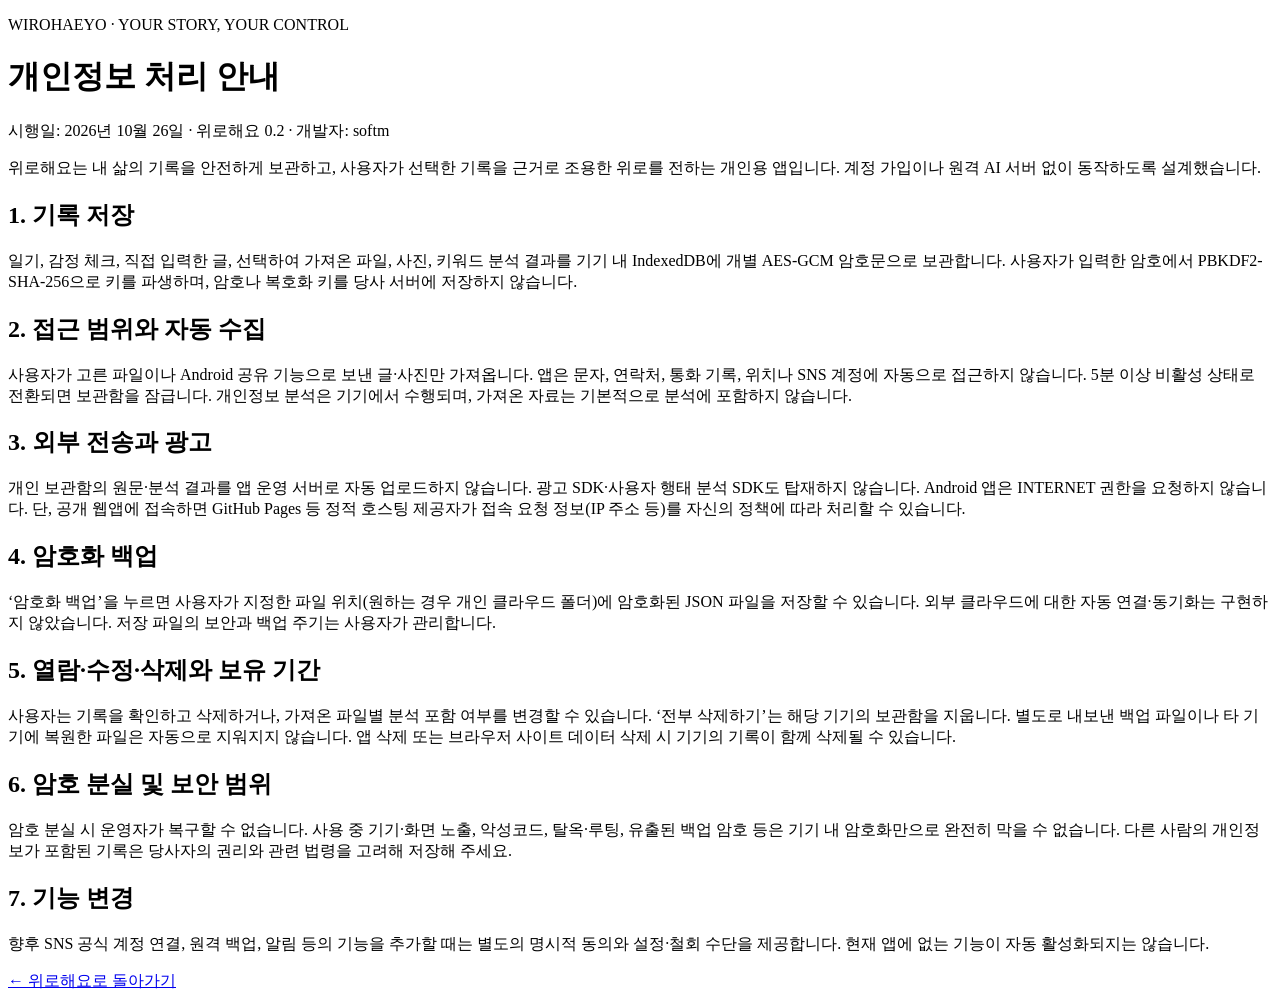
==== privacy.html @ e4af519a "feat: add privacy.html" ====
<!doctype html>
<html lang="ko">
<head>
  <meta charset="utf-8" />
  <meta name="viewport" content="width=device-width,initial-scale=1" />
  <meta name="theme-color" content="#f8f4ed" />
  <meta http-equiv="Content-Security-Policy" content="default-src 'self'; style-src 'self'; script-src 'none'; connect-src 'none'; object-src 'none'; frame-src 'none'; base-uri 'none'; form-action 'none'" />
  <title>위로해요 · 개인정보 처리 안내</title>
  <link rel="stylesheet" href="./styles.css" />
</head>
<body class="policy-body">
  <main class="policy-content">
    <p class="section-kicker">WIROHAEYO · YOUR STORY, YOUR CONTROL</p>
    <h1>개인정보 처리 안내</h1>
    <p class="muted">시행일: 2026년 10월 26일 · 위로해요 0.2 · 개발자: softm</p>
    <p>위로해요는 내 삶의 기록을 안전하게 보관하고, 사용자가 선택한 기록을 근거로 조용한 위로를 전하는 개인용 앱입니다. 계정 가입이나 원격 AI 서버 없이 동작하도록 설계했습니다.</p>
    <h2>1. 기록 저장</h2>
    <p>일기, 감정 체크, 직접 입력한 글, 선택하여 가져온 파일, 사진, 키워드 분석 결과를 기기 내 IndexedDB에 개별 AES-GCM 암호문으로 보관합니다. 사용자가 입력한 암호에서 PBKDF2-SHA-256으로 키를 파생하며, 암호나 복호화 키를 당사 서버에 저장하지 않습니다.</p>
    <h2>2. 접근 범위와 자동 수집</h2>
    <p>사용자가 고른 파일이나 Android 공유 기능으로 보낸 글·사진만 가져옵니다. 앱은 문자, 연락처, 통화 기록, 위치나 SNS 계정에 자동으로 접근하지 않습니다. 5분 이상 비활성 상태로 전환되면 보관함을 잠급니다. 개인정보 분석은 기기에서 수행되며, 가져온 자료는 기본적으로 분석에 포함하지 않습니다.</p>
    <h2>3. 외부 전송과 광고</h2>
    <p>개인 보관함의 원문·분석 결과를 앱 운영 서버로 자동 업로드하지 않습니다. 광고 SDK·사용자 행태 분석 SDK도 탑재하지 않습니다. Android 앱은 INTERNET 권한을 요청하지 않습니다. 단, 공개 웹앱에 접속하면 GitHub Pages 등 정적 호스팅 제공자가 접속 요청 정보(IP 주소 등)를 자신의 정책에 따라 처리할 수 있습니다.</p>
    <h2>4. 암호화 백업</h2>
    <p>‘암호화 백업’을 누르면 사용자가 지정한 파일 위치(원하는 경우 개인 클라우드 폴더)에 암호화된 JSON 파일을 저장할 수 있습니다. 외부 클라우드에 대한 자동 연결·동기화는 구현하지 않았습니다. 저장 파일의 보안과 백업 주기는 사용자가 관리합니다.</p>
    <h2>5. 열람·수정·삭제와 보유 기간</h2>
    <p>사용자는 기록을 확인하고 삭제하거나, 가져온 파일별 분석 포함 여부를 변경할 수 있습니다. ‘전부 삭제하기’는 해당 기기의 보관함을 지웁니다. 별도로 내보낸 백업 파일이나 타 기기에 복원한 파일은 자동으로 지워지지 않습니다. 앱 삭제 또는 브라우저 사이트 데이터 삭제 시 기기의 기록이 함께 삭제될 수 있습니다.</p>
    <h2>6. 암호 분실 및 보안 범위</h2>
    <p>암호 분실 시 운영자가 복구할 수 없습니다. 사용 중 기기·화면 노출, 악성코드, 탈옥·루팅, 유출된 백업 암호 등은 기기 내 암호화만으로 완전히 막을 수 없습니다. 다른 사람의 개인정보가 포함된 기록은 당사자의 권리와 관련 법령을 고려해 저장해 주세요.</p>
    <h2>7. 기능 변경</h2>
    <p>향후 SNS 공식 계정 연결, 원격 백업, 알림 등의 기능을 추가할 때는 별도의 명시적 동의와 설정·철회 수단을 제공합니다. 현재 앱에 없는 기능이 자동 활성화되지는 않습니다.</p>
    <p><a class="policy-link" href="./index.html">← 위로해요로 돌아가기</a></p>
  </main>
</body>
</html>
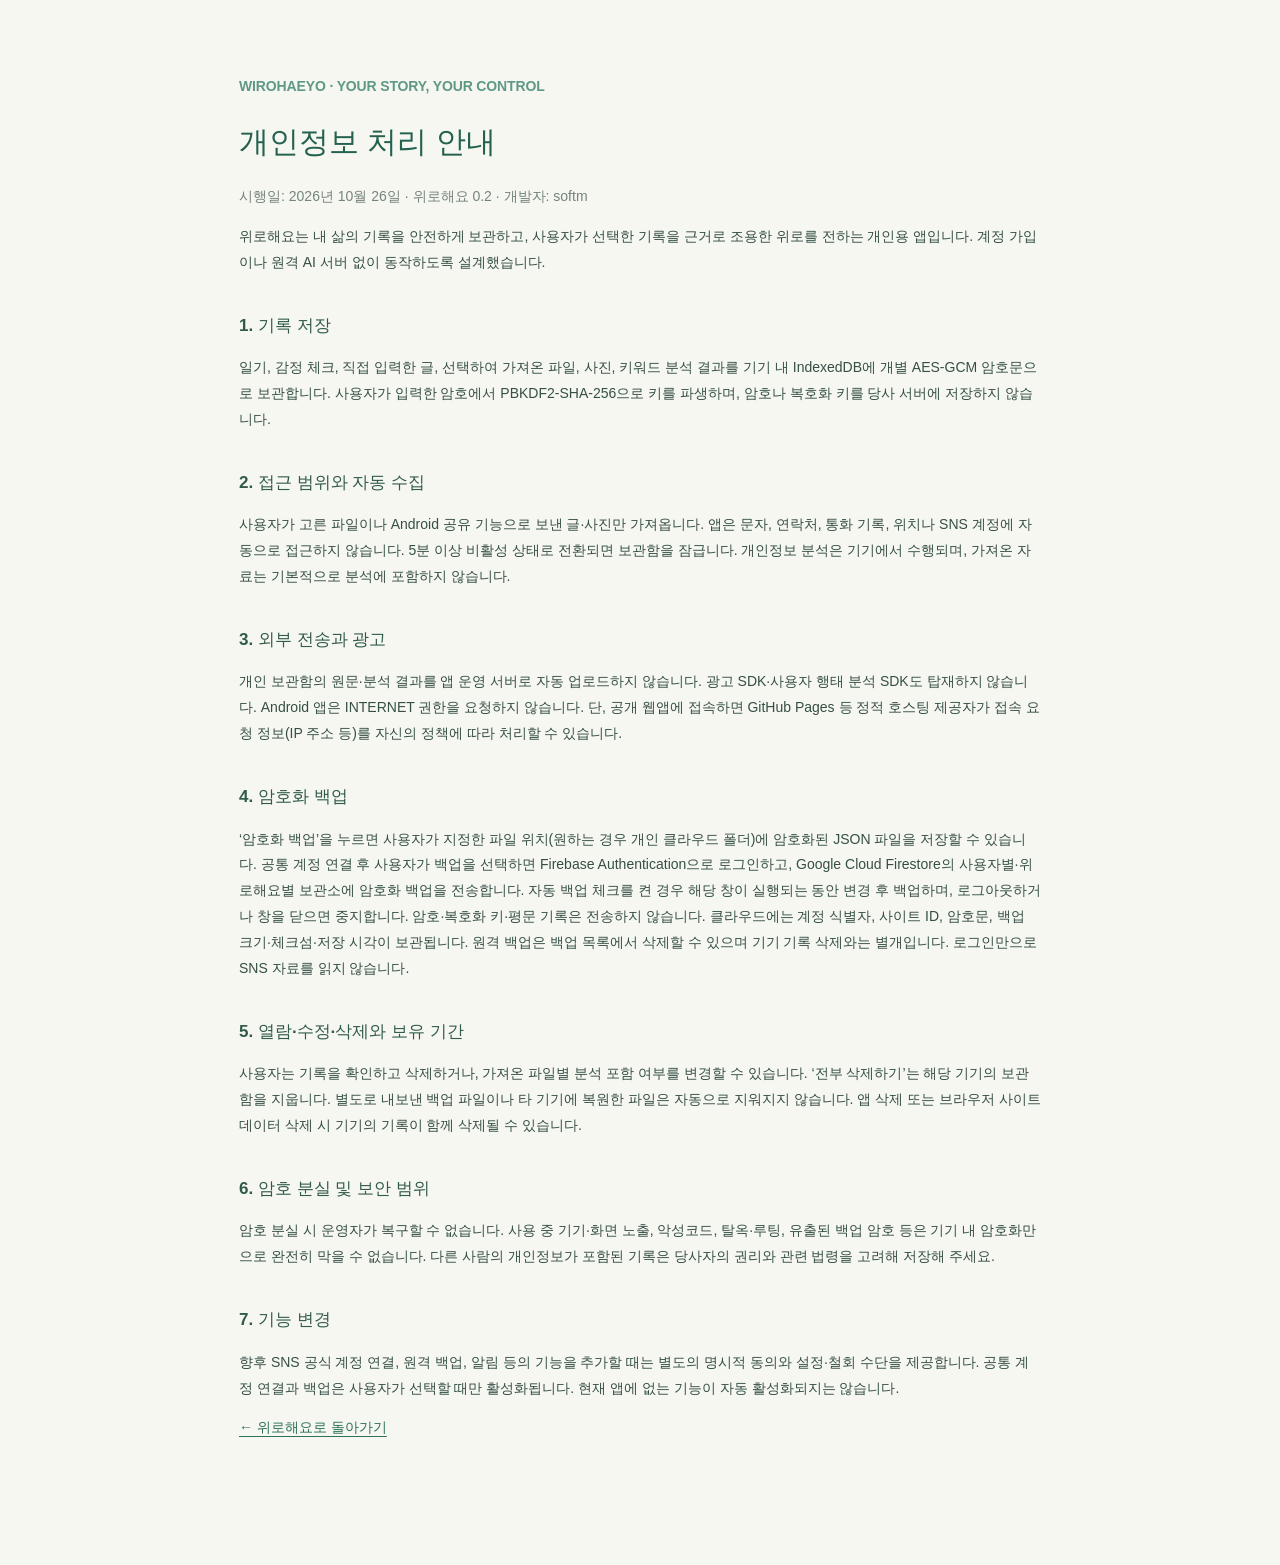
==== commit 6d3551fe: "feat: connect optional shared account and encrypted Firestore backups" ====
--- a/privacy.html
+++ b/privacy.html
@@ -21,13 +21,13 @@
     <h2>3. 외부 전송과 광고</h2>
     <p>개인 보관함의 원문·분석 결과를 앱 운영 서버로 자동 업로드하지 않습니다. 광고 SDK·사용자 행태 분석 SDK도 탑재하지 않습니다. Android 앱은 INTERNET 권한을 요청하지 않습니다. 단, 공개 웹앱에 접속하면 GitHub Pages 등 정적 호스팅 제공자가 접속 요청 정보(IP 주소 등)를 자신의 정책에 따라 처리할 수 있습니다.</p>
     <h2>4. 암호화 백업</h2>
-    <p>‘암호화 백업’을 누르면 사용자가 지정한 파일 위치(원하는 경우 개인 클라우드 폴더)에 암호화된 JSON 파일을 저장할 수 있습니다. 외부 클라우드에 대한 자동 연결·동기화는 구현하지 않았습니다. 저장 파일의 보안과 백업 주기는 사용자가 관리합니다.</p>
+    <p>‘암호화 백업’을 누르면 사용자가 지정한 파일 위치(원하는 경우 개인 클라우드 폴더)에 암호화된 JSON 파일을 저장할 수 있습니다. 공통 계정 연결 후 사용자가 백업을 선택하면 Firebase Authentication으로 로그인하고, Google Cloud Firestore의 사용자별·위로해요별 보관소에 암호화 백업을 전송합니다. 자동 백업 체크를 켠 경우 해당 창이 실행되는 동안 변경 후 백업하며, 로그아웃하거나 창을 닫으면 중지합니다. 암호·복호화 키·평문 기록은 전송하지 않습니다. 클라우드에는 계정 식별자, 사이트 ID, 암호문, 백업 크기·체크섬·저장 시각이 보관됩니다. 원격 백업은 백업 목록에서 삭제할 수 있으며 기기 기록 삭제와는 별개입니다. 로그인만으로 SNS 자료를 읽지 않습니다.</p>
     <h2>5. 열람·수정·삭제와 보유 기간</h2>
     <p>사용자는 기록을 확인하고 삭제하거나, 가져온 파일별 분석 포함 여부를 변경할 수 있습니다. ‘전부 삭제하기’는 해당 기기의 보관함을 지웁니다. 별도로 내보낸 백업 파일이나 타 기기에 복원한 파일은 자동으로 지워지지 않습니다. 앱 삭제 또는 브라우저 사이트 데이터 삭제 시 기기의 기록이 함께 삭제될 수 있습니다.</p>
     <h2>6. 암호 분실 및 보안 범위</h2>
     <p>암호 분실 시 운영자가 복구할 수 없습니다. 사용 중 기기·화면 노출, 악성코드, 탈옥·루팅, 유출된 백업 암호 등은 기기 내 암호화만으로 완전히 막을 수 없습니다. 다른 사람의 개인정보가 포함된 기록은 당사자의 권리와 관련 법령을 고려해 저장해 주세요.</p>
     <h2>7. 기능 변경</h2>
-    <p>향후 SNS 공식 계정 연결, 원격 백업, 알림 등의 기능을 추가할 때는 별도의 명시적 동의와 설정·철회 수단을 제공합니다. 현재 앱에 없는 기능이 자동 활성화되지는 않습니다.</p>
+    <p>향후 SNS 공식 계정 연결, 원격 백업, 알림 등의 기능을 추가할 때는 별도의 명시적 동의와 설정·철회 수단을 제공합니다. 공통 계정 연결과 백업은 사용자가 선택할 때만 활성화됩니다. 현재 앱에 없는 기능이 자동 활성화되지는 않습니다.</p>
     <p><a class="policy-link" href="./index.html">← 위로해요로 돌아가기</a></p>
   </main>
 </body>
--- a/styles.css
+++ b/styles.css
@@ -0,0 +1,19 @@
+:root{font-family:-apple-system,BlinkMacSystemFont,"Apple SD Gothic Neo","Malgun Gothic","Noto Sans KR",sans-serif;color:#243e3a;background:#f8f7f2;font-synthesis:none}*{box-sizing:border-box}html{scroll-behavior:smooth}body{margin:0;min-width:320px}button,input,textarea,select{font:inherit}button{cursor:pointer}button:disabled{opacity:.55;cursor:wait}input,textarea,select{color:#1e3933}a{color:inherit}.hidden,.visually-hidden{display:none!important}.splash{position:fixed;inset:0;display:grid;place-content:center;gap:7px;text-align:center;color:#3d756a;font-family:Georgia,serif;font-size:42px;background:#f8f4ed}.splash span{font-family:inherit;font-size:15px;color:#8a9189}.eyebrow{letter-spacing:.14em;font-size:11px;font-weight:750;color:#ae8470}.eyebrow.light{color:#e8c9a8}.muted{color:#75837d;line-height:1.9;font-size:14px}.micro{font-size:11px;color:#97a39d;line-height:1.7}.primary,.hero-button{border:0;border-radius:12px;background:#2e6557;color:#fff;font-weight:700;padding:13px 18px}.primary:hover,.hero-button:hover{background:#205348}.primary.big{display:block;width:100%;padding:17px;font-size:15px}.soft-btn,.outline-btn{background:#f4f7f2;border:1px solid #e4eae2;padding:11px 14px;border-radius:10px;color:#446e60;font-size:13px;font-weight:700}.soft-btn:hover,.outline-btn:hover{background:#ebf2eb}.danger-btn{background:#fff2ef;border:1px solid #f0c6c0;padding:11px 14px;border-radius:10px;color:#a1443b;font-weight:700}.icon-btn{width:39px;height:39px;border:1px solid #e9e8e1;border-radius:50%;background:#fff;color:#53746d;font-size:20px}.gate{display:grid;grid-template-columns:1fr 1fr;min-height:100vh;background:#fcfaf6}.gate-art{display:flex;flex-direction:column;align-items:center;justify-content:center;background:radial-gradient(circle at 70% 30%,#eac8ac 1%,transparent 42%),linear-gradient(140deg,#e8eee5,#c9e1d9 65%,#e5dfce);gap:24px;padding:40px}.gate-art p{font-family:Georgia,serif;letter-spacing:.08em;font-size:20px;color:#53746c}.halo{width:230px;height:230px;border-radius:50%;background:radial-gradient(circle at 45% 40%,#ffefda,#edc0a2 65%,#dcae95);box-shadow:0 0 0 25px #ffffff34,0 0 0 53px #ffffff1d,0 30px 90px #50897748;display:grid;place-items:center}.halo span{font-size:95px;color:#fff6e7}.gate-panel{width:min(420px,calc(100% - 46px));align-self:center;justify-self:center;padding:60px 0}.gate-panel h1{font-family:Georgia,'Apple SD Gothic Neo',serif;color:#214a40;font-weight:500;font-size:40px;line-height:1.35;letter-spacing:-.065em;margin:20px 0}.gate-panel h1 em{color:#ce9680;font-style:normal}.tiny-pill{display:inline-flex;padding:7px 11px;border-radius:20px;background:#e7f1ea;color:#427666;font-size:12px;margin:24px 0 18px}.gate-panel label,.form-card label{display:block;font-size:13px;font-weight:750;margin:16px 0 8px}.gate-panel input,.form-card input,.form-card textarea,.toolbar input,.toolbar select,.setting-row select{width:100%;border:1px solid #dfe8df;background:#fff;border-radius:12px;padding:13px 15px;outline:none}.gate-panel input:focus,.form-card input:focus,.form-card textarea:focus,.toolbar input:focus{border-color:#6a9684;box-shadow:0 0 0 3px #a8cabb38}.gate-panel .big{margin-top:18px}.error{font-size:12px;min-height:18px;color:#b74c47}.gate-note{font-size:12px;color:#7b8880;line-height:1.8;background:#f6f3ea;padding:12px 15px;border-radius:11px;margin:21px 0}.linklike{display:block!important;font-size:12px!important;text-decoration:underline;text-underline-offset:3px;color:#567e70;cursor:pointer;margin:18px 0!important}.app{min-height:100vh;display:flex}.sidebar{width:247px;flex-shrink:0;background:#fffefa;border-right:1px solid #eaeae3;display:flex;flex-direction:column;min-height:100vh;position:fixed;top:0;bottom:0;left:0;z-index:3}.brand{display:flex;align-items:center;gap:12px;padding:32px 24px 27px}.brand-mark{display:grid;place-items:center;width:41px;height:41px;border-radius:14px;background:#3d806e;color:#ffecdb;font-size:24px}.brand strong{display:block;color:#255647;letter-spacing:-.05em;font-size:20px}.brand span{font-size:10px;color:#8a998f;letter-spacing:-.04em}.nav{display:grid;gap:9px;padding:8px 15px}.nav-item{border:0;border-radius:11px;background:transparent;padding:14px 17px;text-align:left;color:#83928b;font-size:13px;font-weight:700}.nav-item span{display:inline-grid;width:27px;font-size:19px;vertical-align:-2px;font-weight:400}.nav-item:hover,.nav-item.active{background:#e9f4ed;color:#2f705d}.aside-foot{display:flex;align-items:center;gap:11px;margin:auto 21px 31px;background:#f3f7f0;padding:14px 13px;border-radius:10px;color:#698275;font-size:11px;line-height:1.7}.aside-foot small{color:#9aaa9d}.safety-dot{width:9px;height:9px;background:#83b698;border-radius:100%;box-shadow:0 0 0 5px #cce6d3}.main-shell{margin-left:247px;width:calc(100% - 247px);min-height:100vh;display:flex;flex-direction:column}.topbar{height:91px;padding:20px clamp(24px,5vw,75px);display:flex;justify-content:space-between;align-items:center;border-bottom:1px solid #eaece5;background:#fffdfa}.topbar-title{display:block;font-size:14px;font-weight:600;margin-top:4px;color:#73887b}.top-actions{display:flex;gap:16px;align-items:center}.status-chip{font-size:11px;font-weight:700;color:#5c9980;border:1px solid #e3efe7;border-radius:20px;padding:8px 12px;background:#f5faf5}main{width:min(1120px,100%);padding:36px clamp(20px,5vw,75px) 70px;margin:0 auto}.hero{background:#25614f;border-radius:22px;position:relative;overflow:hidden;min-height:306px;padding:44px 48px;color:#fffbf5;display:flex;align-items:center;isolation:isolate}.hero:before{content:'';position:absolute;width:700px;height:700px;right:-390px;top:-365px;border-radius:50%;background:#ffffff10;z-index:-1}.hero-sun{position:absolute;width:270px;height:270px;border-radius:50%;background:radial-gradient(circle at 40% 40%,#f4d2a4,#d3a887);top:-70px;right:75px;box-shadow:0 0 0 33px #f7e0bd1e,0 0 0 68px #f7e0bd0c;z-index:-1}.hero-copy h1{font-family:Georgia,'Apple SD Gothic Neo',serif;font-weight:500;font-size:clamp(25px,3vw,37px);line-height:1.45;letter-spacing:-.05em;margin:15px 0}.hero-copy h1 em{font-style:normal;color:#f5d2a7}.hero-copy p{font-size:13px;color:#e1eee3;margin-bottom:25px}.hero-button{background:#f8f1e4;color:#2a6653;font-size:12px;padding:13px 16px}.hero-button:hover{background:#fff;color:#2a6653}.hero-button span{margin-left:15px}.hero-decor{position:absolute;right:100px;bottom:25px;font-size:68px;color:#ffffff24}.home-grid{display:grid;grid-template-columns:1.08fr .92fr;gap:20px;margin:24px 0 42px}.paper-card{background:#fffefa;border:1px solid #eceee7;border-radius:17px;padding:27px 29px;box-shadow:0 7px 25px #2f56460a}.section-kicker{font-size:12px;font-weight:800;color:#5f9986;letter-spacing:-.01em}.comfort-card{background:#fdf7ef;border-color:#f3e9dc;min-height:245px;display:flex;flex-direction:column}.comfort-card blockquote{font-family:Georgia,'Apple SD Gothic Neo',serif;font-size:21px;font-weight:600;line-height:1.7;color:#525a46;letter-spacing:-.04em;margin:26px 0 13px}.comfort-card .muted{margin:0 0 12px;font-size:12px}.button-row{margin-top:auto;display:flex;gap:9px;flex-wrap:wrap}.button-row .soft-btn{background:#fffdfa;border-color:#efe7dd;color:#856c54}.mood-card h2{font-size:17px;color:#36554c;margin:21px 0 6px}.mood-card .muted{margin:0 0 20px;font-size:12px}.mood-choices{display:grid;grid-template-columns:repeat(5,1fr);gap:7px}.mood-choices button{padding:9px 1px;border:1px solid #e7ede5;background:#f8faf6;border-radius:10px;font-size:10px;color:#718079;min-width:0}.mood-choices span{display:block;font-size:26px;color:#80a88d;margin-bottom:6px}.mood-choices button:hover,.mood-choices button.selected{background:#e6f2e7;border:1px solid #69a087;color:#245b4c}.mood-card .micro{margin-bottom:0}.section-head{display:flex;justify-content:space-between;align-items:flex-end;margin-bottom:16px}.section-head h2{font-size:20px;color:#31564c;letter-spacing:-.05em;margin:8px 0 0}.text-btn{border:0;background:none;color:#548b77;font-weight:700;font-size:12px}.recent-list,.memory-items{display:grid;gap:12px}.entry{display:flex;align-items:flex-start;gap:15px;border:1px solid #e8ece5;border-radius:14px;background:#fffefa;padding:19px 23px}.entry-symbol{width:40px;height:40px;display:grid;place-items:center;flex:0 0 40px;border-radius:50%;background:#f3e8d8;color:#967254;font-size:19px}.entry-details{flex:1;min-width:0}.entry h3{font-size:14px;margin:0 0 7px;color:#436153}.entry .entry-excerpt{font-size:12px;line-height:1.7;color:#849187;white-space:pre-wrap;overflow-wrap:anywhere;margin:0;max-height:140px;overflow:auto}.entry-date{display:block;font-size:10px;color:#acb2aa;margin-top:9px}.entry img{display:block;max-width:170px;max-height:150px;border-radius:10px;margin-top:12px;object-fit:cover}.entry-actions{display:flex;gap:7px}.entry-actions button{border:0;background:transparent;color:#b67e73;padding:5px}.quiet-note{display:flex;align-items:center;gap:22px;margin:39px 12px 0;padding:8px 0;color:#809488}.quiet-note span{font-size:42px;color:#d1b29d}.quiet-note p{font-family:Georgia,'Apple SD Gothic Neo',serif;line-height:2;font-size:13px}footer{margin:auto auto 0;padding:20px 10px 40px;color:#b8c2b9;font-size:10px;text-align:center}.page-heading{padding:12px 0 26px}.page-heading h1{margin:12px 0;color:#2f5f50;font-size:29px;letter-spacing:-.065em;font-weight:600}.page-heading p{color:#8a978e;font-size:13px;line-height:1.7}.form-card{max-width:800px}.form-card textarea{resize:vertical;line-height:1.9;min-height:200px}.type-tabs{display:flex;gap:8px;flex-wrap:wrap}.type-tabs button{background:#f7faf7;border:1px solid #e1ece3;border-radius:10px;padding:10px;color:#7c8c81;font-size:12px}.type-tabs button.active{background:#e4f0e9;color:#2d715a;border-color:#7db09a}.form-card small{color:#9cac9f;font-size:11px}.form-card label.checkbox-line{display:flex;align-items:center;gap:8px;color:#617d6f;font-weight:500}.form-card .checkbox-line input{width:auto;accent-color:#2e6557}.form-actions{display:flex;justify-content:flex-end;gap:10px;margin-top:24px}.stat-grid{display:grid;grid-template-columns:repeat(3,1fr);gap:15px;margin-bottom:20px}.stat-card{background:#fffefa;border:1px solid #eceee7;border-radius:17px;padding:26px}.stat-card span{display:block;color:#93a298;font-size:12px;margin-bottom:14px}.stat-card strong{font-family:Georgia,serif;font-size:35px;font-weight:500;color:#3c7865}.stat-card small{color:#9caa9e;margin-left:5px}.insight-panel{margin-bottom:17px}.mood-chart{display:flex;align-items:flex-end;justify-content:space-around;gap:15px;height:175px;margin:22px 0 10px;border-bottom:1px solid #dee7dc}.chart-day{text-align:center;flex:1;max-width:80px;color:#a5afa4;font-size:11px}.chart-bar{margin:auto auto 8px;width:26px;min-height:3px;border-radius:8px 8px 0 0;background:#a3c6b0;transition:height .2s}.chart-day.highlight .chart-bar{background:#528c73}.evidence-list{display:grid;gap:10px;margin-top:22px}.evidence{background:#f6f7f0;border-left:3px solid #b6cbb7;padding:13px 16px;color:#587265;font-size:13px;line-height:1.7}.evidence small{display:block;font-size:10px;color:#9da99f;margin-top:6px}.toolbar{display:flex;gap:10px;margin:12px 0 21px;flex-wrap:wrap}.toolbar input{flex:1;min-width:150px}.toolbar select{width:175px}.empty{padding:32px;text-align:center;color:#98a69c;border:1px dashed #d8e2d8;border-radius:15px;font-size:13px;line-height:1.9}.settings-stack{display:grid;gap:16px}.setting-row{display:flex;justify-content:space-between;gap:20px;align-items:center}.setting-row h2{font-size:15px;margin:0 0 8px;color:#3b6956}.setting-row p{margin:0;color:#869889;font-size:12px;max-width:580px;line-height:1.7}.setting-row select{width:226px}.setting-row button,.setting-row .outline-btn{white-space:nowrap;text-align:center}.danger-row{border-color:#f1d7d2}.privacy-note{font-size:12px;line-height:1.9;padding:18px 22px;color:#7f8e82}.privacy-note strong{color:#4e7968}.bottom-nav{display:none}.toast{position:fixed;bottom:27px;left:50%;transform:translate(-50%,15px);opacity:0;transition:.25s;z-index:30;pointer-events:none;max-width:90vw;background:#2c5d50;color:#fff;border-radius:13px;padding:13px 20px;font-size:12px;box-shadow:0 10px 35px #0002;text-align:center}.toast.show{opacity:1;transform:translate(-50%,0)}dialog{border:1px solid #e2e9e1;border-radius:18px;max-width:min(420px,calc(100vw - 30px));padding:26px;color:#3c6154;box-shadow:0 25px 100px #243e3a2a}dialog::backdrop{background:#183f3655}dialog h2{margin-top:0;font-size:18px}dialog p{font-size:13px;color:#708278;line-height:1.8;white-space:pre-wrap}.dialog-actions{display:flex;gap:10px;justify-content:flex-end;padding-top:15px}@media(max-width:1050px){.sidebar{width:212px}.main-shell{margin-left:212px;width:calc(100% - 212px)}main{padding:24px 26px 70px}.hero{padding:35px}.mood-choices{gap:4px}.mood-choices button{font-size:9px}}@media(max-width:850px){.home-grid{grid-template-columns:1fr}.gate-art{display:none}.gate{display:block}.gate-panel{padding:90px 0;margin:auto}.setting-row{flex-direction:column;align-items:stretch}.setting-row select{width:100%}}@media(max-width:680px){.sidebar{display:none}.main-shell{margin:0;width:100%}.topbar{height:70px;padding:13px 20px}.topbar-title{font-size:11px}.topbar .eyebrow{font-size:9px}.status-chip{display:none}main{padding:19px 15px 95px}.hero{min-height:269px;padding:28px 24px;border-radius:17px}.hero-copy h1{font-size:25px;position:relative;z-index:1}.hero-copy p{font-size:11px;position:relative;z-index:1}.hero-sun{right:-100px;top:-85px;opacity:.7}.hero-decor{right:15px;bottom:20px}.home-grid{gap:14px;margin:15px 0 30px}.paper-card{padding:22px 19px}.comfort-card blockquote{font-size:19px}.mood-card h2{font-size:16px}.section-head h2{font-size:18px}.section-head .text-btn{font-size:11px}.section-head{gap:8px}.bottom-nav{position:fixed;bottom:0;left:0;right:0;z-index:5;display:flex;justify-content:space-around;background:#fffffff4;border-top:1px solid #e2eae0;padding:7px 4px calc(7px + env(safe-area-inset-bottom))}.bottom-nav button{display:flex;flex-direction:column;align-items:center;gap:2px;min-width:52px;padding:6px 4px;border:0;background:transparent;color:#9aa89f;font-size:10px}.bottom-nav button span{font-size:22px;font-weight:400}.bottom-nav button.active{color:#2e795d;font-weight:750}footer{display:none}.page-heading h1{font-size:25px}.stat-grid{gap:8px}.stat-card{padding:16px 13px}.stat-card span{font-size:10px}.stat-card strong{font-size:28px}.toolbar{gap:8px}.toolbar select{width:140px}.toolbar .primary{width:100%}.entry{padding:15px 14px}.entry-symbol{width:32px;height:32px;flex-basis:32px}.gate-panel h1{font-size:35px}.form-actions{justify-content:stretch}.form-actions button{flex:1}.toast{bottom:93px}}@media(prefers-reduced-motion:reduce){*,*:before,*:after{scroll-behavior:auto!important;transition:none!important}}
+
+/* v0.2 — inspectable on-device themes and explicit, per-record consent. */
+.theme-list{display:flex;flex-wrap:wrap;gap:8px;margin-top:17px}
+.theme-chip{display:inline-block;background:#edf3ec;border:1px solid #dbe9dc;border-radius:28px;color:#4b7863;padding:9px 13px;font-size:12px;font-weight:600}
+.entry-actions{flex-wrap:wrap;justify-content:end;max-width:160px}
+.entry-actions .consent-toggle{border-radius:20px;background:#f0f6f0;border:1px solid #cfded3;padding:8px 10px;color:#426d59;font-size:11px;white-space:nowrap}
+.entry-actions .consent-toggle[aria-pressed="true"]{background:#dcefe3;border-color:#79b28e}
+.import-consent{display:flex;gap:8px;align-items:center;margin:8px 0 20px;color:#708579;font-size:12px}
+.import-consent input{accent-color:#2e6557}
+@media(max-width:680px){.entry{flex-wrap:wrap}.entry-actions{max-width:none;margin-left:47px;width:calc(100% - 47px);justify-content:end}.entry-actions .consent-toggle{font-size:11px}}
+
+.policy-body{min-height:100vh;background:#f7f7f2;color:#354f45}
+.policy-content{max-width:850px;margin:auto;padding:60px 24px 110px;line-height:1.85}
+.policy-content h1{font-size:30px;color:#25614f;margin:12px 0}
+.policy-content h2{font-size:17px;margin:34px 0 7px;color:#315b49}
+.policy-content p{font-size:14px}
+.policy-link,.privacy-link{color:#2c715b;font-weight:700;text-underline-offset:4px}
+.privacy-link{display:inline-block;margin:12px 0 0;font-size:12px}
